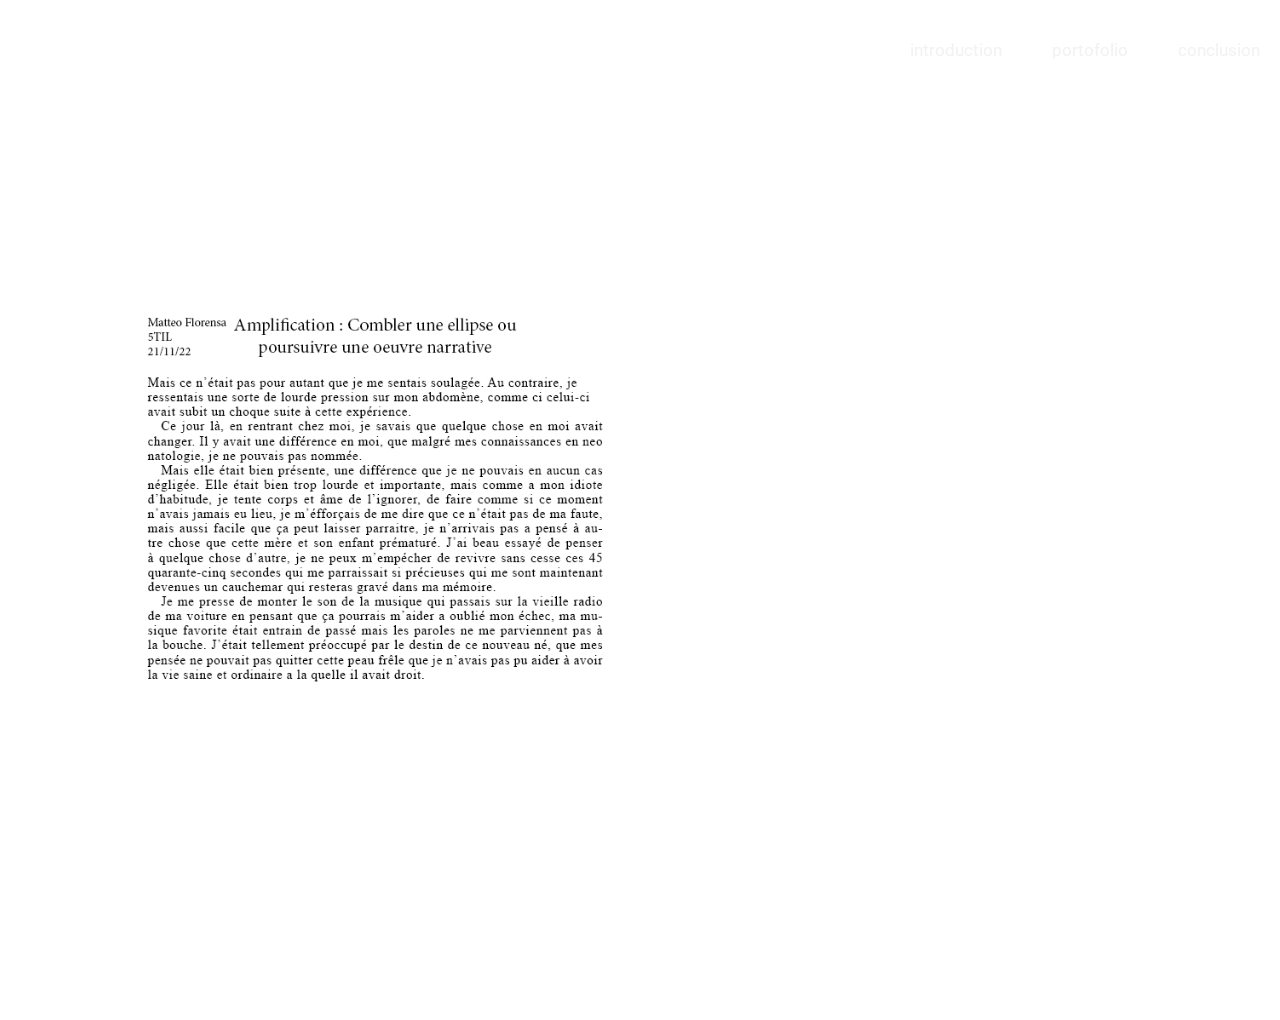
==== travail1.html @ 0e4752b0 "Add files via upload" ====
<!DOCTYPE html>
<html>
    <head>
        <link rel="stylesheet" href="style.css">
        <title>HINDSIGHTTT EDITS</title>

    <!-- Fonts -->
        <link rel="preconnect" href="https://fonts.googleapis.com">
        <link rel="preconnect" href="https://fonts.gstatic.com" crossorigin>
        
        <link rel="stylesheet" href="https://cdnjs.cloudflare.com/ajax/libs/font-awesome/4.7.0/css/font-awesome.min.css">
        <link href="https://fonts.googleapis.com/css2?family=Roboto&display=swap" rel="stylesheet">
        <link href="https://fonts.googleapis.com/css2?family=Rubik+Glitch+Pop&display=swap" rel="stylesheet">
    </head>

    <body>
        <div class="topnav" id="myTopnav">
            

            <a href="index.html" class="logo">
                <p>hindsighttt</p>
            </a>
            
            <div class="navigation">
                <a href="index.html#section1">introduction</a>
                <a href="index.html#section0">portofolio</a>
                <a href="index.html#conclusion">conclusion</a>
                <a href="javascript:void(0);" class="icon" onclick="myFunction()">
                    <i class="fa fa-bars"></i>
                </a>
            </div>
        </div>

        <section id="travail">
            <div class="work_container">
                <h1>Amplification de texte: "Mademoiselle Papillon" de Alia Cardyn</h1>

                <div class=work_block>
                    <div class="left_block">
                        <img src="image\travail1.png" alt="">
                    </div>
    
                    <div class="right_block">
                        <p>Pour le cours de français, nous avons du lire un livre dans l'optique d'ensuite réalisé une amplification de texte qui devait soit combler une ellipse ou poursuivre une oeuvre narrative. Personellement j'ai préféré choisir le livre "Mademoiselle Papillon" écrit par Alice Cardyn et j'ai décidé de poursuivre une oeuvre narrative.</p>
                        <p>Tout d'abord, ce travail ma énormément plus car j'ai trouvé très intéréssant l'exercice de devoir s'accorder avec le style d'écriture de l'autrices ainsi que l'univers de l'histoire raconter.</p>
                        <p>Ce travail m'a permis de trouvé un procéssus créatif lorsqu'il sagit d'écrire des textes et arrivé à m'approprié un style d'écriture qui n'est pas le mien.</p>
                        <p>En ce qui concerne l'histoire de ce livre, j'ai vraiment apprécié le fait que le personnage principale elle aussi lis un texte dans le livre qui l'aide a relativiser et a se tiré vers le haut parce qu'elle se reconnait dans le personnage.</p>
                    </div>
                </div>

            </div>

        </section>
---- style.css ----
@charset "utf-8";
html {
    scroll-behavior: smooth;
}	

body{
    margin: 0;
    padding: 0;
    font-family: 'Roboto', sans-serif;
    background-image: url(image/background.png);
    background-size: cover;
    background-repeat: no-repeat;
    color: #FFF;
    max-width: 1920px;
}

#background-video-1 {
    width: 100%;
    height: 100vh;
    object-fit: cover;
    position: absolute;
    left: 0;
    right: 0;
    top: 0;
    bottom: 0;
    z-index: -1;
}

.topnav{
    overflow: hidden;
    position: fixed;
    z-index: 1000;
    top: 0;
    width: 100%;
    background-color: rgba(0, 0, 0, 0);
    max-width: 1920px;
}

.topnav a.logo{
    display: block;
    float: left;
    padding-left: 20px;
    margin-top: 22px;
    margin-left: 10px;
}

.topnav a.logo p{
    width: auto;
    float: left;
    font-size: 17px;
    text-decoration: none;
    color: #FFF;
    transition-property: all;
    transition-duration: 0.5s;
}

.topnav a.logo p:hover{
    scale: 1.1;
}


.navigation{
    float: right;
}

.navigation a{
    float: left;
    color: #f2f2f2;
    padding-top: 20px;
    padding-left: 10px;
    margin: 20px;
    text-decoration: none;
    font-size: 17px;
    transition-property: all;
    transition-duration: 0.5s;
}

.navigation a:hover{
    background-color: transparent;
    color: #FFFFFF;
    scale: 1.1;
}

.redirect h3{
    text-decoration: underline 2px;
}

.travail{
    margin: 150px 150px;
    display: block;
    justify-content: center;
    align-items: center;
    padding: 0;
    width: 100%;
}

.work_container h1{
    margin-top: 150px;
    margin-bottom: 100px;
    text-align: center;
    padding: 0;
}

.work_block{
    display: flex;
    justify-content: center;
    align-items: center;
    padding: 0;
    margin: 0;
}

.left_block{
    position : relative;
    left: 2.5vw;
    width:47.5vw;
    padding: 0 25px;
    max-width: 50vw;
}

.left_block img{
    max-width: 40vw;
}

.right_block{
    position : relative;
    right: 2.5vw;
    width: 35vw;
    padding: 0 25px;
    max-width: 50vw;
}

header{
    width: 100%;
    height: 1080px;
}

.container{
    max-width: 65%;
    margin: auto;
    padding: 20px;
}

.intro{
    background-color: transparent;
    display: block;
    margin-left: auto;
    margin-right: auto;
    padding-top: 250px;
    width: 300px;
}

.intro img{
    margin-top: 25px;
    width: 300px;
    height: auto;
}

.intro a{
    text-decoration: none;
}

.intro .socials{
    margin-left: 35px;
}

.intro .socials img{
    width: 25px;
    margin: 5px;
    transition: 0.5s;
    transition-property: all;
}

.intro .socials img:hover{
    scale: 1.2;
}

#scloud{
    width: 35px;
    margin-bottom: 10px;
    margin-right: 5px;
    margin-top: 5px;
    margin-left: 5px;
}

.flex{
    display: flex;
}

.colonne{
    flex:1;
    margin: 5px;
    padding: 5px;
    background-color: transparent;
    color: #FFFFFF;
    display: block;
}

#oc{
    padding-right: 50px;
    width: 300px;
    height: auto;
}

.colonne img{
    width: 100%;
    height: auto;
    border-radius: 5px;
}

.bloc h2{
    text-align: center;
    color: #000;
    text-decoration: none;
    padding: 0;
    margin-top: 5;
    transition: 0.5s;
    transition-property: all;
}

.bloc h2:hover{
    text-align: center;
    color: #000;
    text-decoration: none;
    padding: 0;
    margin-top: 5;
    scale: 1.2;
}

.bloc h3{
    text-align: center;
    color: #000;
    text-decoration: none;
    font-size: large;
    padding: 0;
}

.bloc a{
    text-decoration: none;
}

#background-video {
    width: 100%;
    height: auto;
    border-radius: 5px;
}

#section0{
    height: 600px;
}

#full-vid{
    border-radius: 15px;
    filter: drop-shadow(0 0 10px rgba(0, 0, 0, 1));

}

#vid{
    margin-top: 100px;
    display: flex;
    max-width: fit-content;
    margin-left: auto;
    margin-right: auto;
}

#section0 .colonne{
    padding: 10px;
    background-color: rgba(255, 255, 255, 0.8);
    border-radius: 10px;
    filter: drop-shadow(0 0 1rem rgba(0, 0, 0, 1));
    transition: 0.5s;
    transition-property: all;

}

#section0 .colonne:hover{
    scale: 1.1;
    margin-left: 25px;
    margin-right: 25px;

}

#sectionWork .colonne{
    padding: 10px;
    background-color: rgba(255, 255, 255, 0.8);
    border-radius: 10px;
    filter: drop-shadow(0 0 1rem rgba(0, 0, 0, 1));
    transition: 0.5s;
    transition-property: all;
}

#sectionWork{
    margin-top: 100px;
    height: 640px;
}

#sectionWork h3{
    font-size:12px;
}


#sectionWork .colonne:hover{
    scale: 1.5;
    margin-left: 100px;
    margin-right: 100px;

}

#disc{
    margin-top: 500px;
    font-size: 50px;
    text-align: center;
}


section.flex{
    height: 1080px;
}

section.flex .colonne{
    margin: 0;
    padding: 50px;
    width: 600px;
}

section.flex .colonne h2{
    font-size: 50px;
    padding-bottom: 0px;
}

section.flex .colonne p{
    text-align: justify;
}

#paragraphe{
    padding-top: 175px;
    padding-left: 125px;
}

#p2{
    padding-top: 127px;
}

footer{
    background-color: transparent;
    margin: 0px;
    padding: 50px;
    text-align: center;
}

.network img{
    width: 50px;
    height: auto;
    margin: 10px 20px;
    border-radius: 10px;
}

footer p{
    font-size: 0.75em;
    text-align: center;
    color: #AAAAAA;
}

.topnav .icon {
    display: none;
    background-color: transparent;
}

#discography button{
    padding: 5px;
    border-radius: 20px;
    background-color: #430c88;
    text-decoration: none;
    border-color: #5d15b8;
    border-width: 5px;
    border-style: solid;
    display: block;
    margin-left: auto;
    margin-right: auto;

    box-shadow: 0px 0px 30px 10px #430c88;
}

#discography button a{
    color: #FFF;
    text-decoration: none;
    margin: 0px;
}

#button{
    margin-top: 2px;
    margin-bottom: 2px;
    margin-left: 15px;
    margin-right: 15px;

    font-weight: bold;
    font-size: 15px;
}

@media screen and (max-width:600px) {

    .topnav a {
        display: none;
    }

    .topnav a.icon {
    display: block;
    position: fixed;
    right: 0;
    top: 0;
    }

    .topnav.responsive .fa-navicon:before, .topnav.responsive .fa-reorder:before, .topnav.responsive .fa-bars:before {
        content: "\f00d";
    }

    topnav.responsive {
        position: fixed;
    }
    .topnav.responsive .icon {
        position: absolute;
        right: 0;
        top: 0;
    }
    .topnav.responsive .navigation{
        float: none;
    }
    .topnav.responsive a {
        float: none;
        display: block;
        text-align: left;
    }
    .topnav.responsive a.logo{
        display: none;
    }

    .container{
        width: 100%;
        padding: 0;
    }

    header{
        height: auto;
    }

    .intro{
        width: 100%;
    }

    .flex{
        display: block;
    }
}
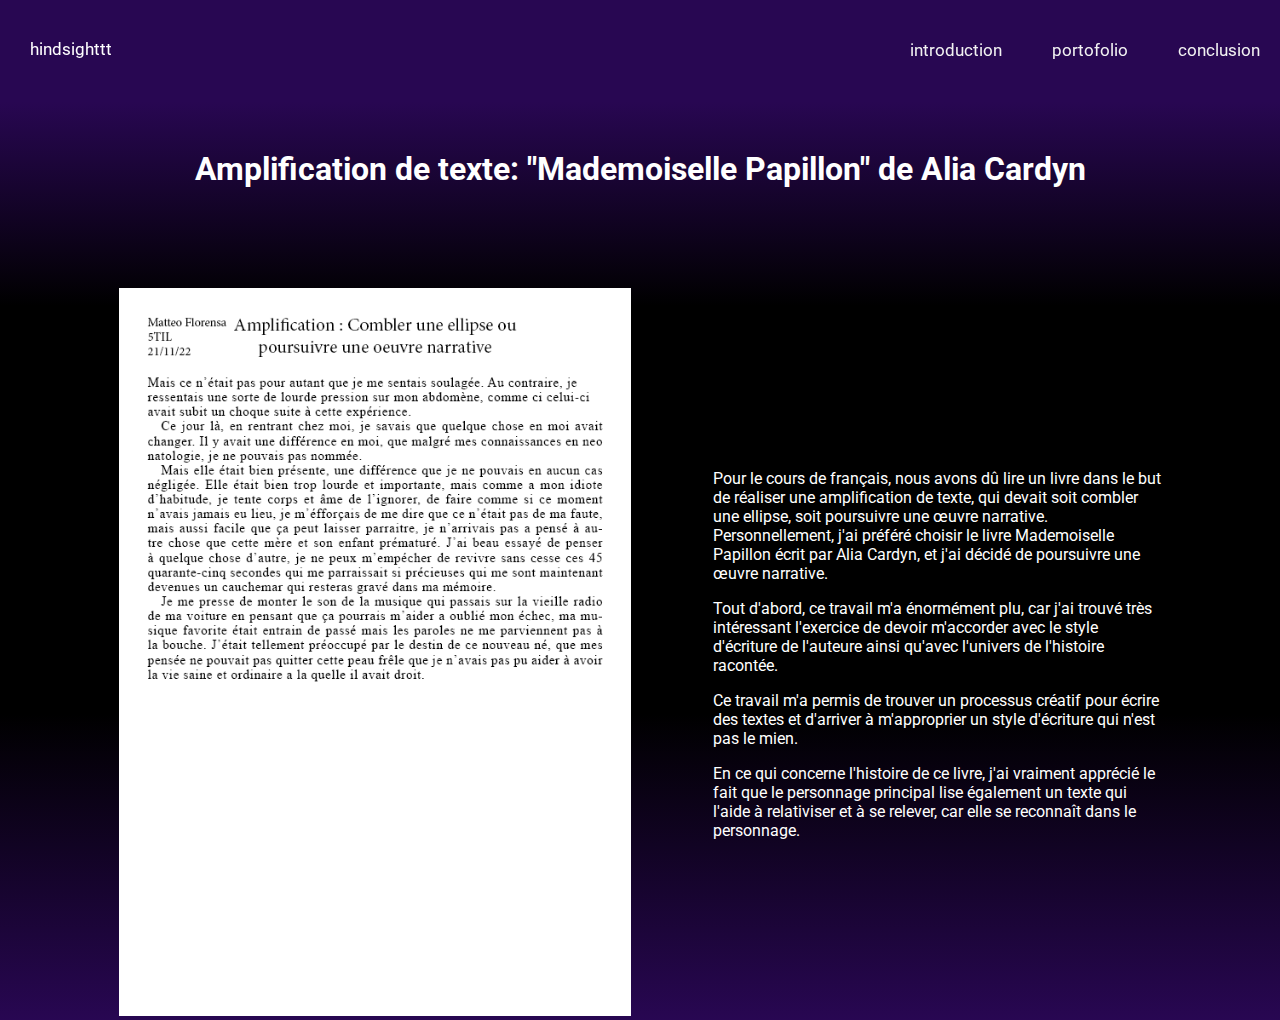
==== commit 50808238: "Add files via upload" ====
--- a/travail1.html
+++ b/travail1.html
@@ -41,10 +41,10 @@
                     </div>
     
                     <div class="right_block">
-                        <p>Pour le cours de français, nous avons du lire un livre dans l'optique d'ensuite réalisé une amplification de texte qui devait soit combler une ellipse ou poursuivre une oeuvre narrative. Personellement j'ai préféré choisir le livre "Mademoiselle Papillon" écrit par Alice Cardyn et j'ai décidé de poursuivre une oeuvre narrative.</p>
-                        <p>Tout d'abord, ce travail ma énormément plus car j'ai trouvé très intéréssant l'exercice de devoir s'accorder avec le style d'écriture de l'autrices ainsi que l'univers de l'histoire raconter.</p>
-                        <p>Ce travail m'a permis de trouvé un procéssus créatif lorsqu'il sagit d'écrire des textes et arrivé à m'approprié un style d'écriture qui n'est pas le mien.</p>
-                        <p>En ce qui concerne l'histoire de ce livre, j'ai vraiment apprécié le fait que le personnage principale elle aussi lis un texte dans le livre qui l'aide a relativiser et a se tiré vers le haut parce qu'elle se reconnait dans le personnage.</p>
+                        <p>Pour le cours de français, nous avons dû lire un livre dans le but de réaliser une amplification de texte, qui devait soit combler une ellipse, soit poursuivre une œuvre narrative. Personnellement, j'ai préféré choisir le livre Mademoiselle Papillon écrit par Alia Cardyn, et j'ai décidé de poursuivre une œuvre narrative.</p>
+                        <p>Tout d'abord, ce travail m'a énormément plu, car j'ai trouvé très intéressant l'exercice de devoir m'accorder avec le style d'écriture de l'auteure ainsi qu'avec l'univers de l'histoire racontée.</p>
+                        <p>Ce travail m'a permis de trouver un processus créatif pour écrire des textes et d'arriver à m'approprier un style d'écriture qui n'est pas le mien.</p>
+                        <p>En ce qui concerne l'histoire de ce livre, j'ai vraiment apprécié le fait que le personnage principal lise également un texte qui l'aide à relativiser et à se relever, car elle se reconnaît dans le personnage.</p>
                     </div>
                 </div>
 
--- a/style.css
+++ b/style.css
@@ -7,7 +7,7 @@
     margin: 0;
     padding: 0;
     font-family: 'Roboto', sans-serif;
-    background-image: url(image/background.png);
+    background-image: linear-gradient(180deg, #280752 10%, black 30%, black 70%, #280752);
     background-size: cover;
     background-repeat: no-repeat;
     color: #FFF;
